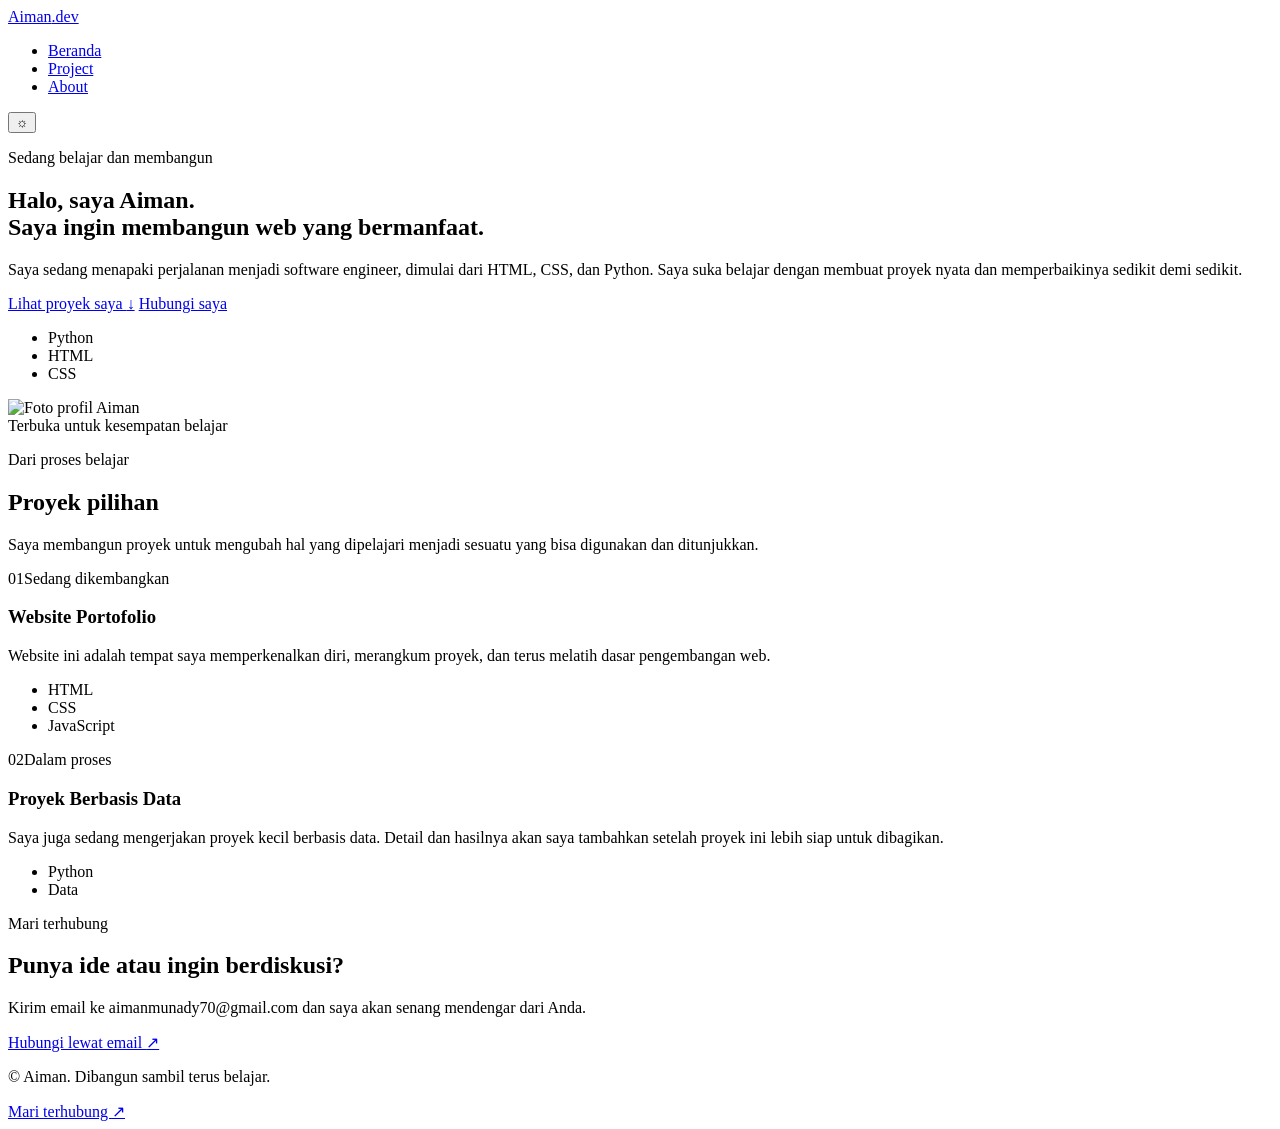
==== index.html @ 9b5bc732 "Add files via upload" ====
<!DOCTYPE html>
<html lang="id">
<head>
    <meta charset="UTF-8">
    <meta name="viewport" content="width=device-width, initial-scale=1.0">
    <meta name="description" content="Portofolio Aiman, calon software engineer yang sedang belajar membangun aplikasi web dengan Python, HTML, dan CSS.">
    <title>Aiman | Calon Software Engineer</title>
    <link rel="stylesheet" href="style.css">
</head>
<body>
    <header class="site-header">
        <nav class="navbar" aria-label="Navigasi utama">
            <a class="name" href="home.html">Aiman<span>.dev</span></a>
            <div class="nav-actions">
                <ul class="ul-navbar">
                    <li><a href="home.html" aria-current="page">Beranda</a></li>
                    <li><a href="#projects">Project</a></li>
                    <li><a href="about.html">About</a></li>
                </ul>
                <button class="theme-toggle" id="switchmode" type="button" aria-label="Aktifkan tema terang" title="Ganti tema">
                    <span aria-hidden="true">☼</span>
                </button>
            </div>
        </nav>
    </header>

    <main>
        <section class="hero page-width" aria-labelledby="hero-title">
            <div class="hero-content">
                <p class="eyebrow"><span class="status-dot" aria-hidden="true"></span> Sedang belajar dan membangun</p>
                <h1 id="hero-title">Halo, saya Aiman.<br>Saya ingin membangun <span class="text-accent">web yang bermanfaat.</span></h1>
                <p class="hero-description">
                    Saya sedang menapaki perjalanan menjadi software engineer, dimulai dari HTML, CSS, dan Python. Saya suka belajar dengan membuat proyek nyata dan memperbaikinya sedikit demi sedikit.
                </p>
                <div class="hero-actions">
                    <a class="button button-primary" href="#projects">Lihat proyek saya <span aria-hidden="true">↓</span></a>
                    <a class="button button-secondary" href="#contact">Hubungi saya</a>
                </div>
                <ul class="skill-list" aria-label="Teknologi yang sedang dipelajari">
                    <li>Python</li>
                    <li>HTML</li>
                    <li>CSS</li>
                </ul>
            </div>
            <div class="hero-image-wrap">
                <img class="hero-image" src="pfp.jpg" alt="Foto profil Aiman">
                <div class="image-caption"><span class="status-dot" aria-hidden="true"></span> Terbuka untuk kesempatan belajar</div>
            </div>
        </section>

        <section class="projects page-width" id="projects" aria-labelledby="projects-title">
            <div class="section-heading">
                <div>
                    <p class="eyebrow">Dari proses belajar</p>
                    <h2 id="projects-title">Proyek pilihan</h2>
                </div>
                <p class="section-intro">Saya membangun proyek untuk mengubah hal yang dipelajari menjadi sesuatu yang bisa digunakan dan ditunjukkan.</p>
            </div>

            <div class="project-grid">
                <article class="project-card">
                    <div class="project-topline"><span class="project-number">01</span><span class="project-status">Sedang dikembangkan</span></div>
                    <h3>Website Portofolio</h3>
                    <p>Website ini adalah tempat saya memperkenalkan diri, merangkum proyek, dan terus melatih dasar pengembangan web.</p>
                    <ul class="project-tags" aria-label="Teknologi proyek">
                        <li>HTML</li>
                        <li>CSS</li>
                        <li>JavaScript</li>
                    </ul>
                </article>

                <article class="project-card">
                    <div class="project-topline"><span class="project-number">02</span><span class="project-status">Dalam proses</span></div>
                    <h3>Proyek Berbasis Data</h3>
                    <p>Saya juga sedang mengerjakan proyek kecil berbasis data. Detail dan hasilnya akan saya tambahkan setelah proyek ini lebih siap untuk dibagikan.</p>
                    <ul class="project-tags" aria-label="Teknologi proyek">
                        <li>Python</li>
                        <li>Data</li>
                    </ul>
                </article>
            </div>
        </section>

        <section class="contact page-width" id="contact" aria-labelledby="contact-title">
            <p class="eyebrow">Mari terhubung</p>
            <h2 id="contact-title">Punya ide atau ingin berdiskusi?</h2>
            <p class="contact-description">Kirim email ke aimanmunady70@gmail.com dan saya akan senang mendengar dari Anda.</p>
            <a class="button button-primary" href="mailto:aimanmunady70@gmail.com?subject=Halo%2C%20Aiman">
                Hubungi lewat email <span aria-hidden="true">↗</span>
            </a>
        </section>
    </main>

    <footer class="site-footer page-width">
        <p>© <span id="current-year"></span> Aiman. Dibangun sambil terus belajar.</p>
        <a href="#contact">Mari terhubung <span aria-hidden="true">↗</span></a>
    </footer>

    <script src="script.js"></script>
</body>
</html>
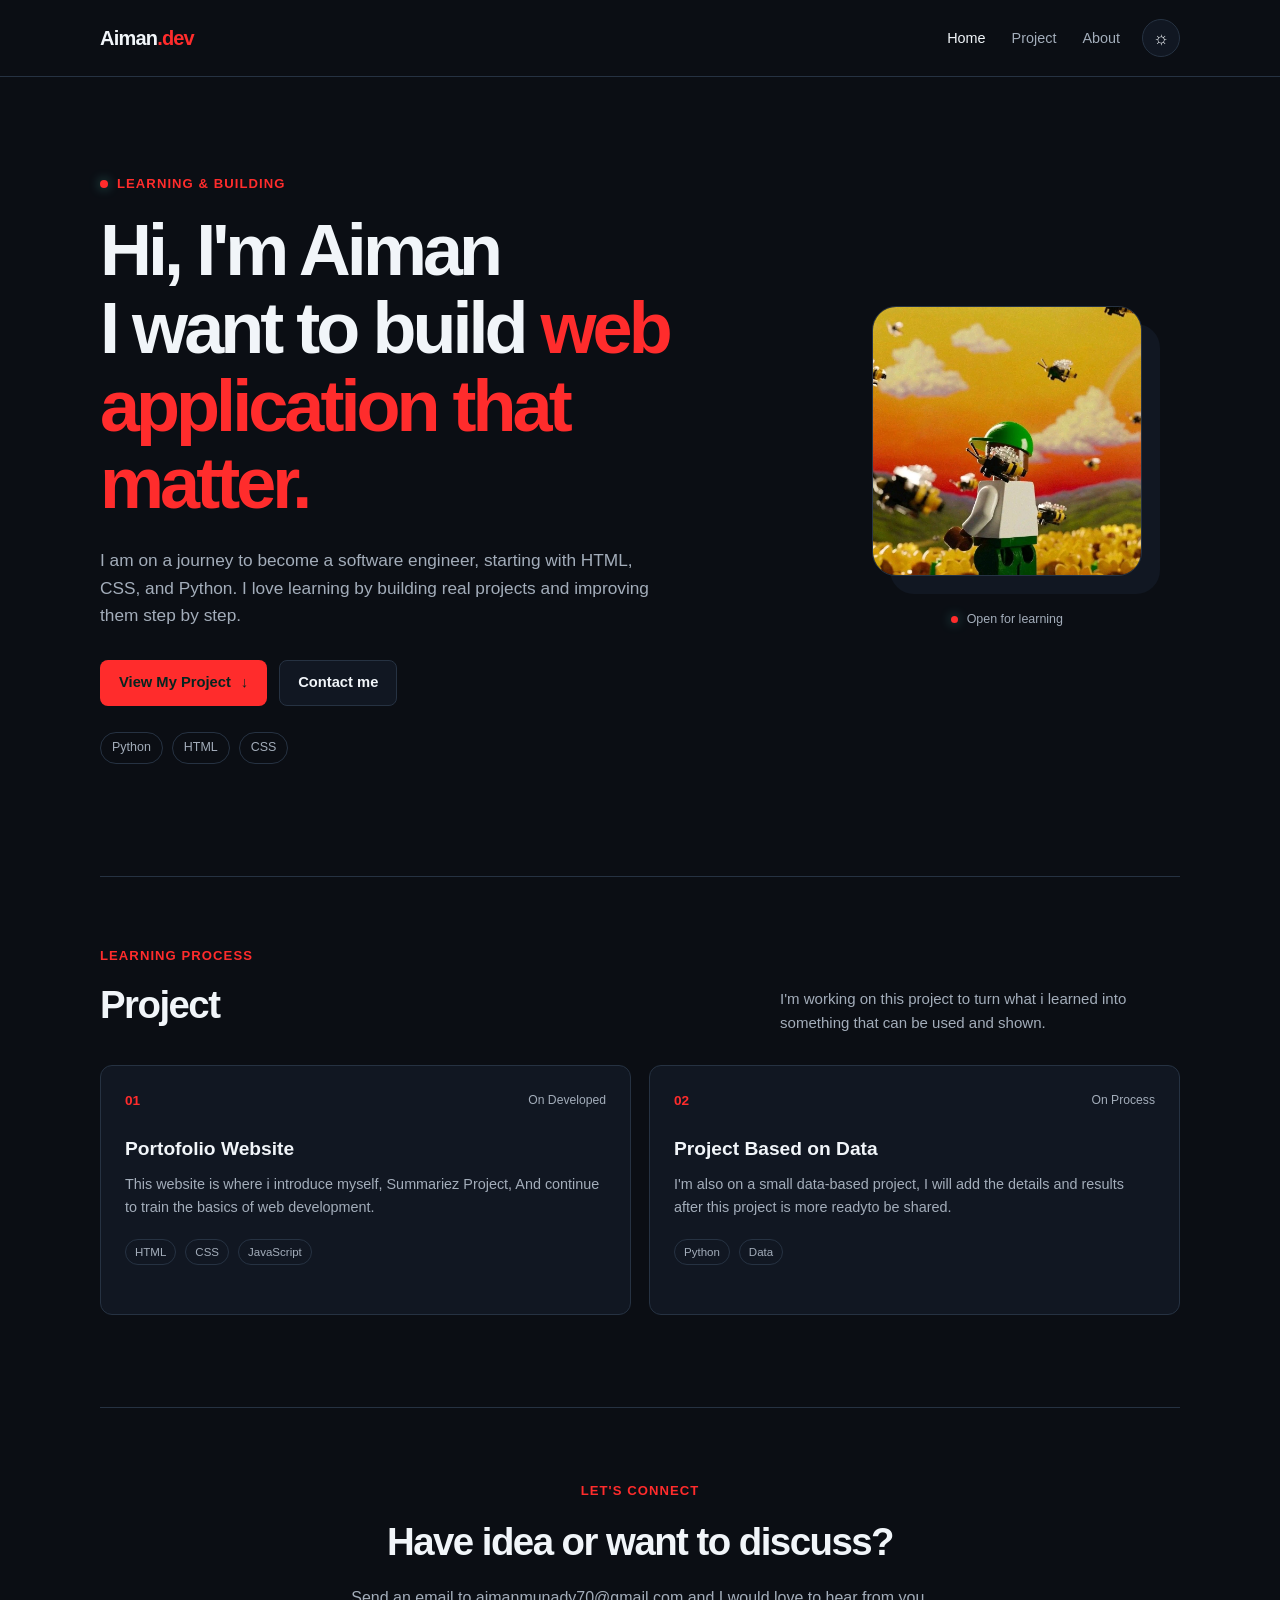
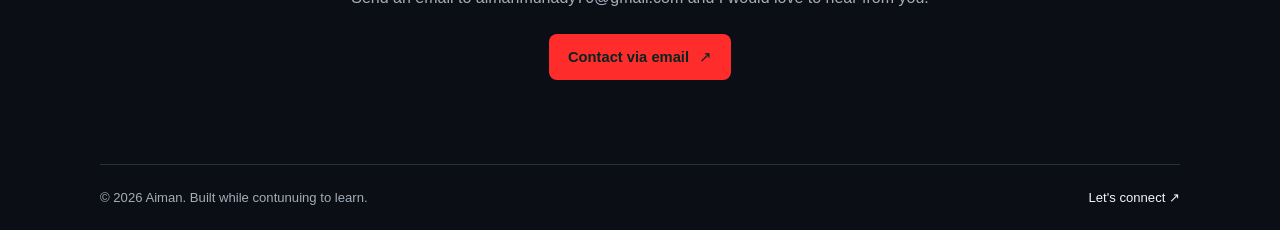
==== commit 2268796d: "Update index.html" ====
--- a/index.html
+++ b/index.html
@@ -4,7 +4,7 @@
     <meta charset="UTF-8">
     <meta name="viewport" content="width=device-width, initial-scale=1.0">
     <meta name="description" content="Portofolio Aiman, calon software engineer yang sedang belajar membangun aplikasi web dengan Python, HTML, dan CSS.">
-    <title>Aiman | Calon Software Engineer</title>
+    <title>Aiman | Road to Software Engineer</title>
     <link rel="stylesheet" href="style.css">
 </head>
 <body>
@@ -13,7 +13,7 @@
             <a class="name" href="home.html">Aiman<span>.dev</span></a>
             <div class="nav-actions">
                 <ul class="ul-navbar">
-                    <li><a href="home.html" aria-current="page">Beranda</a></li>
+                    <li><a href="home.html" aria-current="page">Home</a></li>
                     <li><a href="#projects">Project</a></li>
                     <li><a href="about.html">About</a></li>
                 </ul>
@@ -27,14 +27,14 @@
     <main>
         <section class="hero page-width" aria-labelledby="hero-title">
             <div class="hero-content">
-                <p class="eyebrow"><span class="status-dot" aria-hidden="true"></span> Sedang belajar dan membangun</p>
-                <h1 id="hero-title">Halo, saya Aiman.<br>Saya ingin membangun <span class="text-accent">web yang bermanfaat.</span></h1>
+                <p class="eyebrow"><span class="status-dot" aria-hidden="true"></span> LEARNING & BUILDING</p>
+                <h1 id="hero-title">Hi, I'm Aiman<br>I want to build <span class="text-accent">web application that matter.</span></h1>
                 <p class="hero-description">
-                    Saya sedang menapaki perjalanan menjadi software engineer, dimulai dari HTML, CSS, dan Python. Saya suka belajar dengan membuat proyek nyata dan memperbaikinya sedikit demi sedikit.
+                    I am on a journey to become a software engineer, starting with HTML, CSS, and Python. I love learning by building real projects and improving them step by step.
                 </p>
                 <div class="hero-actions">
-                    <a class="button button-primary" href="#projects">Lihat proyek saya <span aria-hidden="true">↓</span></a>
-                    <a class="button button-secondary" href="#contact">Hubungi saya</a>
+                    <a class="button button-primary" href="#projects">View My Project <span aria-hidden="true">↓</span></a>
+                    <a class="button button-secondary" href="#contact">Contact me</a>
                 </div>
                 <ul class="skill-list" aria-label="Teknologi yang sedang dipelajari">
                     <li>Python</li>
@@ -44,24 +44,24 @@
             </div>
             <div class="hero-image-wrap">
                 <img class="hero-image" src="pfp.jpg" alt="Foto profil Aiman">
-                <div class="image-caption"><span class="status-dot" aria-hidden="true"></span> Terbuka untuk kesempatan belajar</div>
+                <div class="image-caption"><span class="status-dot" aria-hidden="true"></span>Open for learning</div>
             </div>
         </section>
 
         <section class="projects page-width" id="projects" aria-labelledby="projects-title">
             <div class="section-heading">
                 <div>
-                    <p class="eyebrow">Dari proses belajar</p>
-                    <h2 id="projects-title">Proyek pilihan</h2>
+                    <p class="eyebrow">Learning process</p>
+                    <h2 id="projects-title">Project</h2>
                 </div>
-                <p class="section-intro">Saya membangun proyek untuk mengubah hal yang dipelajari menjadi sesuatu yang bisa digunakan dan ditunjukkan.</p>
+                <p class="section-intro">I'm working on this project to turn what i learned into something that can be used and shown.</p>
             </div>
 
             <div class="project-grid">
                 <article class="project-card">
-                    <div class="project-topline"><span class="project-number">01</span><span class="project-status">Sedang dikembangkan</span></div>
-                    <h3>Website Portofolio</h3>
-                    <p>Website ini adalah tempat saya memperkenalkan diri, merangkum proyek, dan terus melatih dasar pengembangan web.</p>
+                    <div class="project-topline"><span class="project-number">01</span><span class="project-status">On Developed</span></div>
+                    <h3>Portofolio Website</h3>
+                    <p>This website is where i introduce myself, Summariez Project, And continue to train the basics of web development.</p>
                     <ul class="project-tags" aria-label="Teknologi proyek">
                         <li>HTML</li>
                         <li>CSS</li>
@@ -70,9 +70,9 @@
                 </article>
 
                 <article class="project-card">
-                    <div class="project-topline"><span class="project-number">02</span><span class="project-status">Dalam proses</span></div>
-                    <h3>Proyek Berbasis Data</h3>
-                    <p>Saya juga sedang mengerjakan proyek kecil berbasis data. Detail dan hasilnya akan saya tambahkan setelah proyek ini lebih siap untuk dibagikan.</p>
+                    <div class="project-topline"><span class="project-number">02</span><span class="project-status">On Process</span></div>
+                    <h3>Project Based on Data</h3>
+                    <p>I'm also on a small data-based project, I will add the details and results after this project is more readyto be shared.</p>
                     <ul class="project-tags" aria-label="Teknologi proyek">
                         <li>Python</li>
                         <li>Data</li>
@@ -82,18 +82,18 @@
         </section>
 
         <section class="contact page-width" id="contact" aria-labelledby="contact-title">
-            <p class="eyebrow">Mari terhubung</p>
-            <h2 id="contact-title">Punya ide atau ingin berdiskusi?</h2>
-            <p class="contact-description">Kirim email ke aimanmunady70@gmail.com dan saya akan senang mendengar dari Anda.</p>
+            <p class="eyebrow">Let's Connect</p>
+            <h2 id="contact-title">Have idea or want to discuss?</h2>
+            <p class="contact-description">Send an email to aimanmunady70@gmail.com and I would love to hear from you.</p>
             <a class="button button-primary" href="mailto:aimanmunady70@gmail.com?subject=Halo%2C%20Aiman">
-                Hubungi lewat email <span aria-hidden="true">↗</span>
+                Contact via email <span aria-hidden="true">↗</span>
             </a>
         </section>
     </main>
 
     <footer class="site-footer page-width">
-        <p>© <span id="current-year"></span> Aiman. Dibangun sambil terus belajar.</p>
-        <a href="#contact">Mari terhubung <span aria-hidden="true">↗</span></a>
+        <p>© <span id="current-year"></span> Aiman. Built while contunuing to learn.</p>
+        <a href="#contact">Let's connect <span aria-hidden="true">↗</span></a>
     </footer>
 
     <script src="script.js"></script>
--- a/style.css
+++ b/style.css
@@ -0,0 +1,494 @@
+:root {
+    color-scheme: dark;
+    font-family: Arial, sans-serif;
+    font-synthesis: none;
+    text-rendering: optimizeLegibility;
+    --page: #0b0e14;
+    --surface: #111722;
+    --surface-raised: #151d2a;
+    --text: #f1f5f9;
+    --muted: #a3adba;
+    --accent: #FF2C2C;
+    --border: #263242;
+}
+
+* {
+    box-sizing: border-box;
+}
+
+html {
+    scroll-behavior: smooth;
+}
+
+body {
+    margin: 0;
+    background: var(--page);
+    color: var(--text);
+    line-height: 1.6;
+}
+
+a {
+    color: inherit;
+}
+
+a:focus-visible,
+button:focus-visible {
+    outline: 3px solid var(--accent);
+    outline-offset: 4px;
+}
+
+.page-width {
+    width: min(1080px, calc(100% - 48px));
+    margin-inline: auto;
+}
+
+.site-header {
+    border-bottom: 1px solid var(--border);
+    background: var(--page);
+}
+
+.navbar,
+.nav-actions,
+.ul-navbar {
+    display: flex;
+    align-items: center;
+}
+
+.navbar {
+    justify-content: space-between;
+    width: min(1080px, calc(100% - 48px));
+    min-height: 76px;
+    margin-inline: auto;
+}
+
+.name {
+    color: var(--text);
+    font-size: 1.25rem;
+    font-weight: 700;
+    text-decoration: none;
+    letter-spacing: -0.04em;
+}
+
+.name span,
+.text-accent {
+    color: var(--accent);
+}
+
+.nav-actions {
+    gap: 22px;
+}
+
+.ul-navbar {
+    gap: 26px;
+    margin: 0;
+    padding: 0;
+    list-style: none;
+}
+
+.ul-navbar a {
+    color: var(--muted);
+    font-size: 0.9rem;
+    text-decoration: none;
+    transition: color 160ms ease;
+}
+
+.ul-navbar a:hover,
+.ul-navbar a[aria-current="page"] {
+    color: var(--text);
+}
+
+.theme-toggle {
+    display: grid;
+    width: 38px;
+    height: 38px;
+    place-items: center;
+    border: 1px solid var(--border);
+    border-radius: 50%;
+    background: var(--surface);
+    color: var(--text);
+    cursor: pointer;
+    font-size: 1.1rem;
+}
+
+.hero {
+    display: grid;
+    grid-template-columns: minmax(0, 1.45fr) minmax(220px, 0.75fr);
+    align-items: center;
+    gap: 64px;
+    padding-block: 96px 112px;
+}
+
+.hero-content {
+    max-width: 660px;
+}
+
+.eyebrow {
+    display: flex;
+    align-items: center;
+    gap: 9px;
+    margin: 0 0 18px;
+    color: var(--accent);
+    font-size: 0.82rem;
+    font-weight: 700;
+    letter-spacing: 0.08em;
+    text-transform: uppercase;
+}
+
+.status-dot {
+    width: 8px;
+    height: 8px;
+    flex: 0 0 auto;
+    border-radius: 50%;
+    background: var(--accent);
+    box-shadow: 0 0 12px rgb(94 234 212 / 45%);
+}
+
+.hero h1 {
+    margin: 0;
+    font-size: clamp(2.6rem, 6vw, 4.5rem);
+    line-height: 1.08;
+    letter-spacing: -0.055em;
+}
+
+.hero-description {
+    max-width: 570px;
+    margin: 24px 0 0;
+    color: var(--muted);
+    font-size: 1.08rem;
+}
+
+.hero-actions {
+    display: flex;
+    flex-wrap: wrap;
+    gap: 12px;
+    margin-top: 30px;
+}
+
+.button {
+    display: inline-flex;
+    min-height: 46px;
+    align-items: center;
+    justify-content: center;
+    gap: 10px;
+    padding: 0 18px;
+    border: 1px solid transparent;
+    border-radius: 8px;
+    font-size: 0.92rem;
+    font-weight: 700;
+    text-decoration: none;
+    transition: transform 160ms ease, background-color 160ms ease;
+}
+
+.button:hover {
+    transform: translateY(-2px);
+}
+
+.button-primary {
+    background: var(--accent);
+    color: #06251f;
+}
+
+.button-primary:hover {
+    background: #FF2C2C2C;
+}
+
+.button-secondary {
+    border-color: var(--border);
+    background: var(--surface);
+    color: var(--text);
+}
+
+.skill-list,
+.project-tags {
+    display: flex;
+    flex-wrap: wrap;
+    gap: 9px;
+    margin: 26px 0 0;
+    padding: 0;
+    list-style: none;
+}
+
+.skill-list li,
+.project-tags li {
+    padding: 5px 11px;
+    border: 1px solid var(--border);
+    border-radius: 999px;
+    color: var(--muted);
+    font-size: 0.78rem;
+}
+
+.hero-image-wrap {
+    justify-self: center;
+    text-align: center;
+}
+
+.hero-image {
+    display: block;
+    width: clamp(190px, 24vw, 270px);
+    aspect-ratio: 1;
+    border: 1px solid var(--border);
+    border-radius: 24px;
+    background: var(--surface);
+    object-fit: cover;
+    box-shadow: 18px 18px 0 var(--surface);
+}
+
+.image-caption {
+    display: inline-flex;
+    align-items: center;
+    gap: 9px;
+    margin-top: 34px;
+    color: var(--muted);
+    font-size: 0.78rem;
+}
+
+.image-caption .status-dot {
+    width: 7px;
+    height: 7px;
+}
+
+.projects {
+    padding-block: 68px 92px;
+    border-top: 1px solid var(--border);
+}
+
+.section-heading {
+    display: flex;
+    align-items: end;
+    justify-content: space-between;
+    gap: 32px;
+    margin-bottom: 30px;
+}
+
+.section-heading .eyebrow {
+    margin-bottom: 8px;
+}
+
+.section-heading h2 {
+    margin: 0;
+    font-size: clamp(1.8rem, 4vw, 2.4rem);
+    letter-spacing: -0.04em;
+}
+
+.section-intro {
+    max-width: 400px;
+    margin: 0;
+    color: var(--muted);
+    font-size: 0.94rem;
+}
+
+.project-grid {
+    display: grid;
+    grid-template-columns: repeat(2, minmax(0, 1fr));
+    gap: 18px;
+}
+
+.project-card {
+    min-height: 250px;
+    padding: 24px;
+    border: 1px solid var(--border);
+    border-radius: 12px;
+    background: var(--surface);
+    transition: border-color 160ms ease, transform 160ms ease;
+}
+
+.project-card:hover {
+    transform: translateY(-3px);
+    border-color: var(--accent);
+}
+
+.project-topline {
+    display: flex;
+    align-items: center;
+    justify-content: space-between;
+    gap: 12px;
+}
+
+.project-number {
+    color: var(--accent);
+    font-size: 0.85rem;
+    font-weight: 700;
+}
+
+.project-status {
+    color: var(--muted);
+    font-size: 0.76rem;
+}
+
+.project-card h3 {
+    margin: 22px 0 8px;
+    font-size: 1.2rem;
+}
+
+.project-card p {
+    margin: 0;
+    color: var(--muted);
+    font-size: 0.9rem;
+}
+
+.project-tags {
+    margin-top: 20px;
+}
+
+.project-tags li {
+    padding: 3px 9px;
+    font-size: 0.72rem;
+}
+
+.contact {
+    display: flex;
+    align-items: center;
+    flex-direction: column;
+    padding-block: 72px 84px;
+    border-top: 1px solid var(--border);
+    text-align: center;
+}
+
+.contact .eyebrow {
+    margin-bottom: 10px;
+}
+
+.contact h2 {
+    margin: 0;
+    font-size: clamp(1.8rem, 4vw, 2.4rem);
+    letter-spacing: -0.04em;
+}
+
+.contact-description {
+    margin: 12px 0 24px;
+    color: var(--muted);
+}
+
+.site-footer {
+    display: flex;
+    justify-content: space-between;
+    gap: 16px;
+    padding-block: 22px;
+    border-top: 1px solid var(--border);
+    color: var(--muted);
+    font-size: 0.82rem;
+}
+
+.site-footer p {
+    margin: 0;
+}
+
+.site-footer a {
+    color: var(--text);
+    text-decoration: none;
+}
+
+body.light-mode {
+    color-scheme: light;
+    --page: #f7fafc;
+    --surface: #ffffff;
+    --surface-raised: #eef4f6;
+    --text: #17212b;
+    --muted: #526171;
+    --accent: #FF2C2C;
+    --border: #d8e1e8;
+}
+
+@media (max-width: 700px) {
+    .page-width,
+    .navbar {
+        width: min(100% - 36px, 540px);
+    }
+
+    .navbar {
+        min-height: 68px;
+    }
+
+    .nav-actions {
+        gap: 12px;
+    }
+
+    .ul-navbar {
+        gap: 14px;
+    }
+
+    .ul-navbar a {
+        font-size: 0.8rem;
+    }
+
+    .hero {
+        grid-template-columns: 1fr;
+        gap: 44px;
+        padding-block: 68px 78px;
+    }
+
+    .hero-image-wrap {
+        justify-self: start;
+        text-align: left;
+    }
+
+    .hero-image {
+        width: 190px;
+    }
+
+    .image-caption {
+        margin-top: 24px;
+    }
+
+    .section-heading {
+        align-items: start;
+        flex-direction: column;
+        gap: 12px;
+    }
+
+    .projects {
+        padding-block: 52px 68px;
+    }
+
+    .contact {
+        padding-block: 56px 64px;
+    }
+}
+
+@media (max-width: 480px) {
+    .navbar {
+        align-items: flex-start;
+        flex-direction: column;
+        gap: 12px;
+        padding-block: 16px;
+    }
+
+    .nav-actions {
+        width: 100%;
+        justify-content: space-between;
+    }
+
+    .ul-navbar {
+        gap: 16px;
+    }
+
+    .hero {
+        padding-top: 54px;
+    }
+
+    .hero h1 {
+        font-size: clamp(2.25rem, 12vw, 3rem);
+    }
+
+    .project-grid {
+        grid-template-columns: 1fr;
+    }
+
+    .project-card {
+        min-height: auto;
+    }
+
+    .site-footer {
+        align-items: flex-start;
+        flex-direction: column;
+    }
+}
+
+@media (prefers-reduced-motion: reduce) {
+    *,
+    *::before,
+    *::after {
+        scroll-behavior: auto !important;
+        transition-duration: 0.01ms !important;
+    }
+}
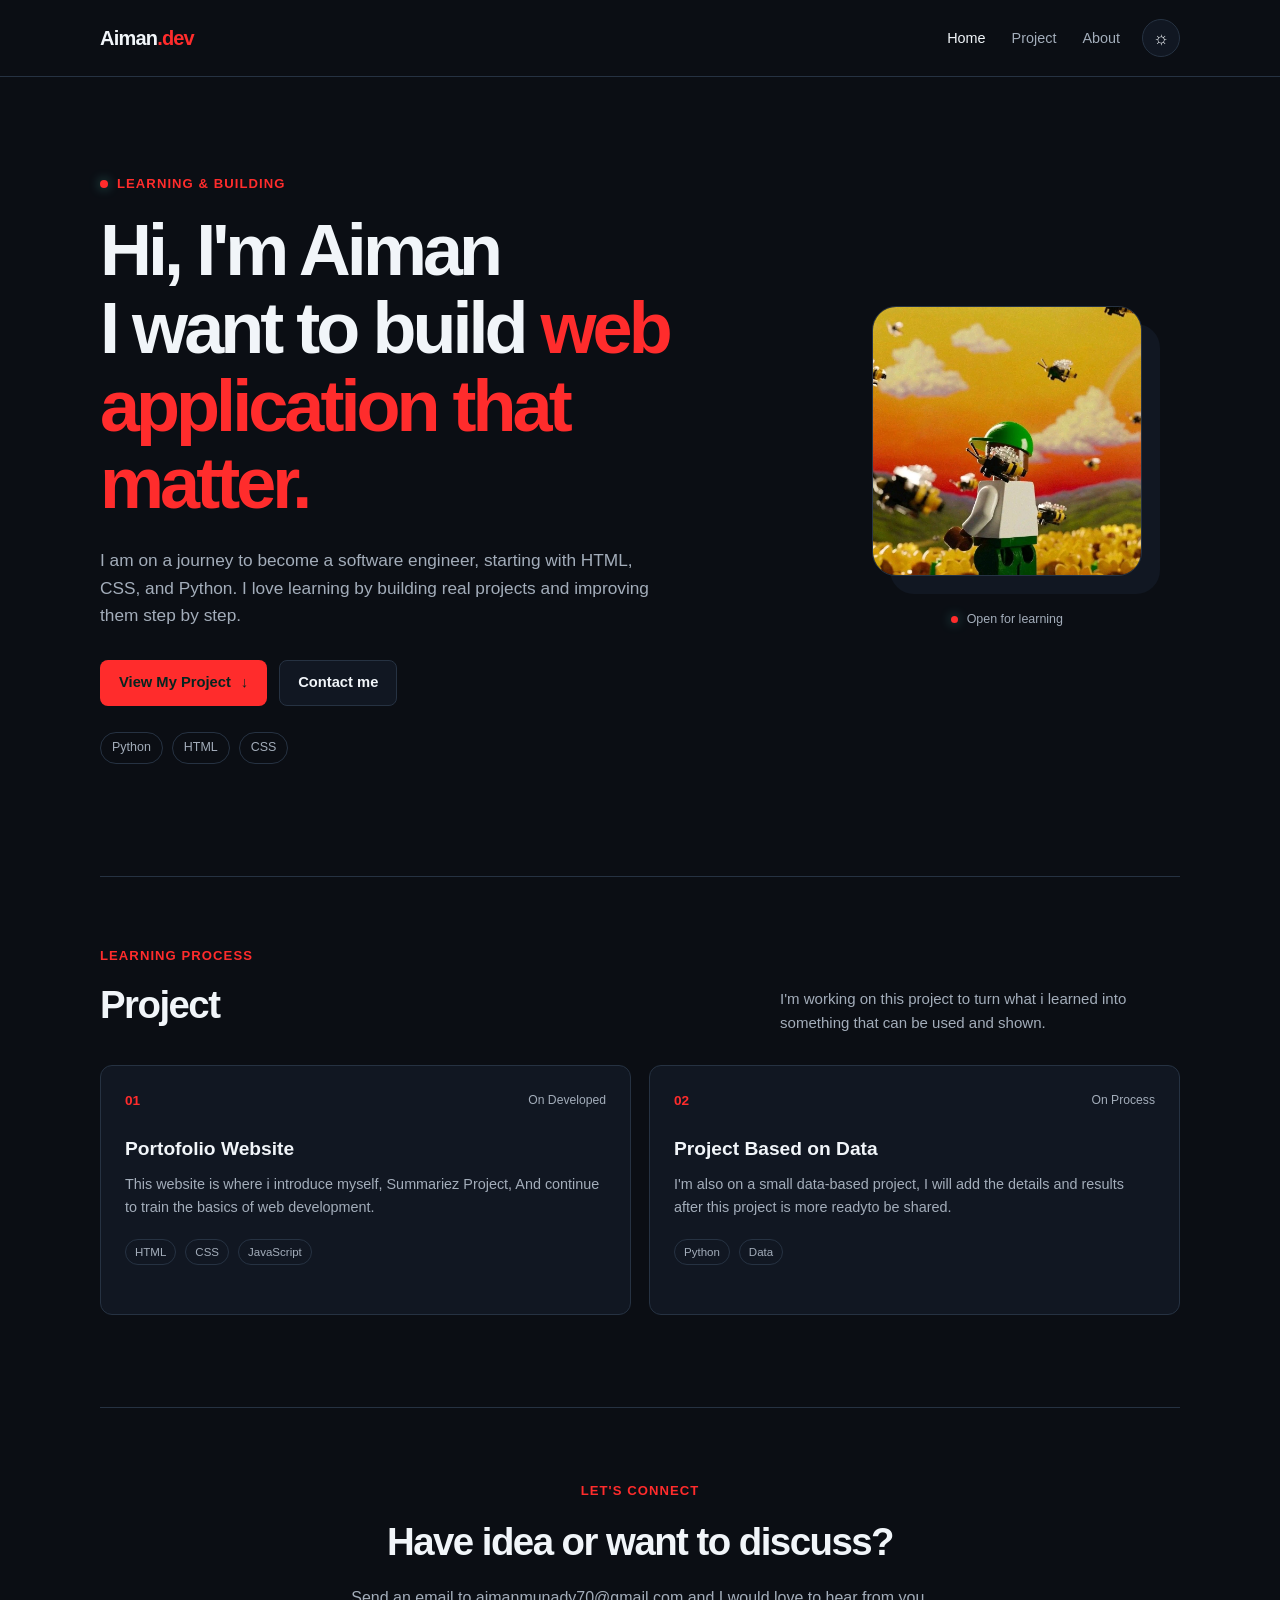
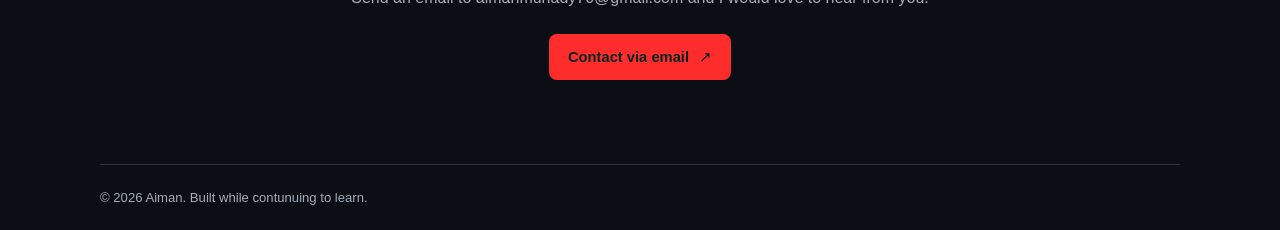
==== commit 180d49bc: "Update index.html" ====
--- a/index.html
+++ b/index.html
@@ -93,7 +93,6 @@
 
     <footer class="site-footer page-width">
         <p>© <span id="current-year"></span> Aiman. Built while contunuing to learn.</p>
-        <a href="#contact">Let's connect <span aria-hidden="true">↗</span></a>
     </footer>
 
     <script src="script.js"></script>
